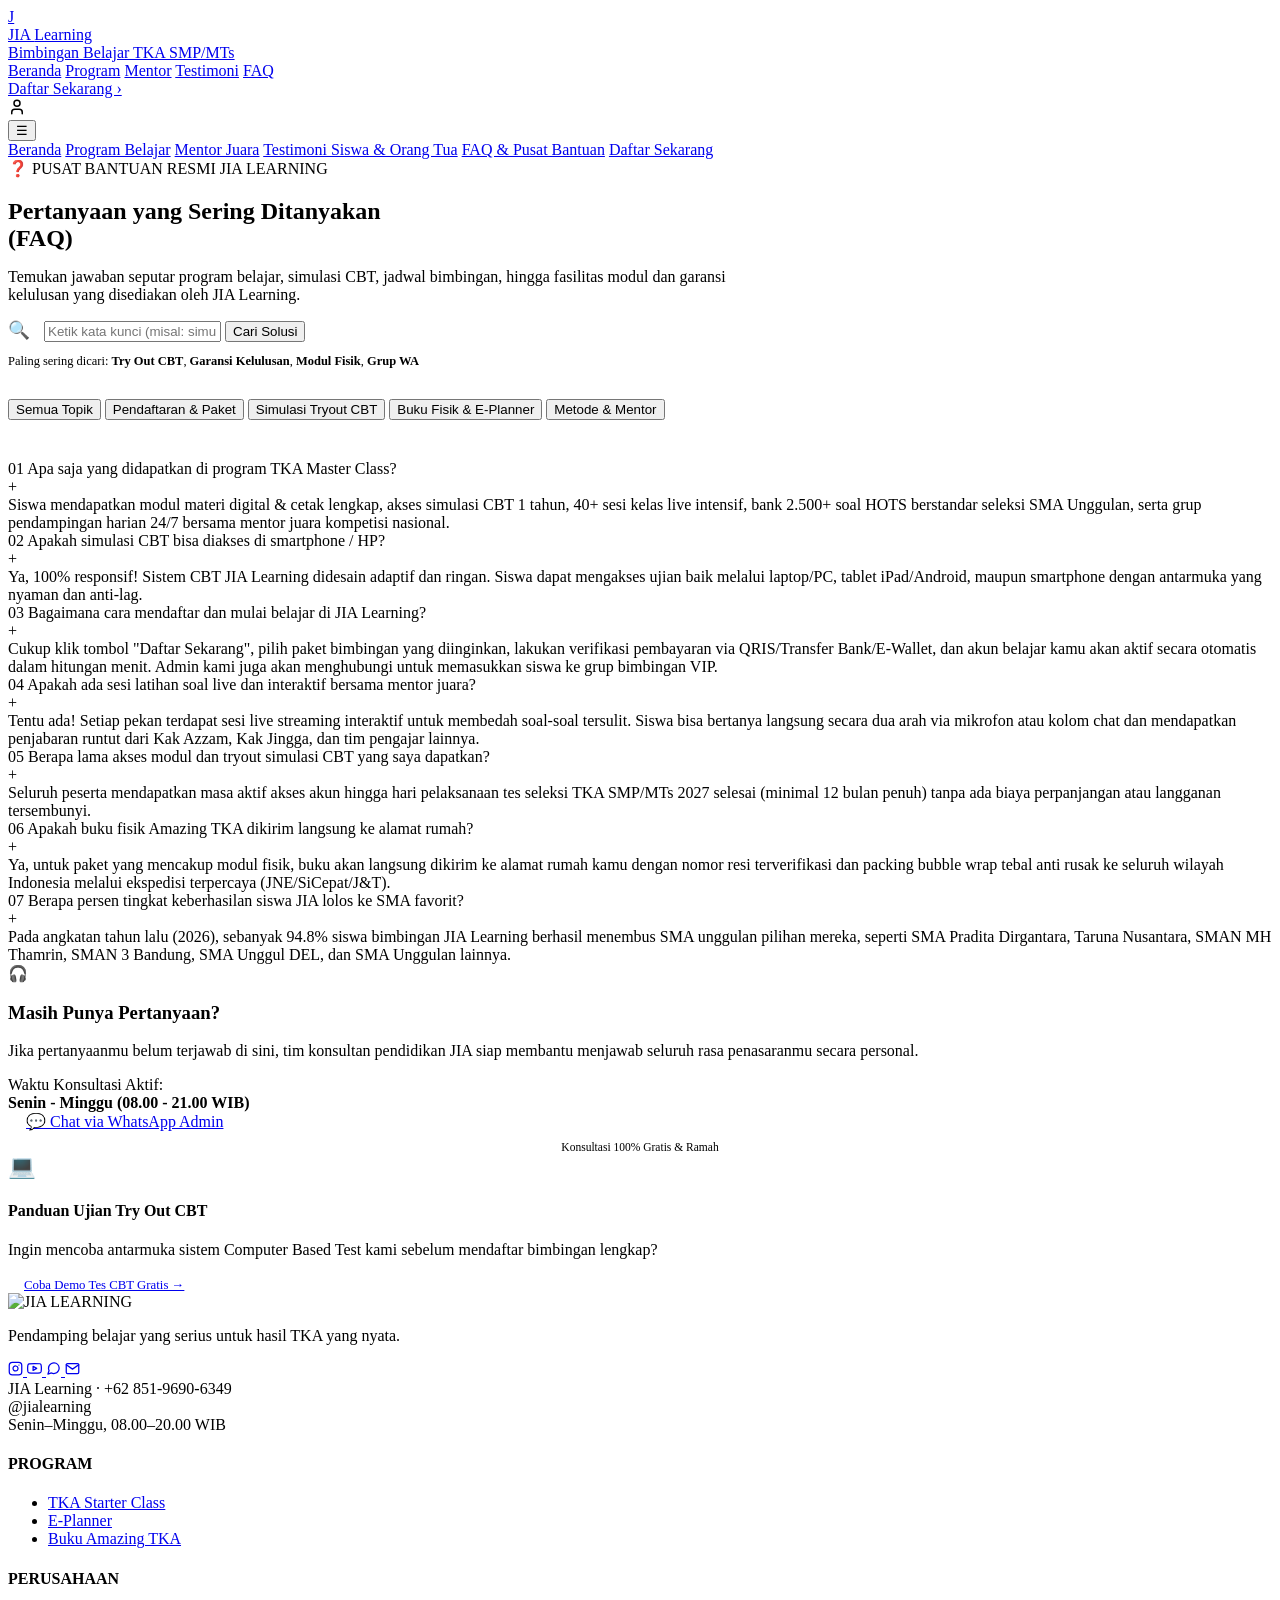
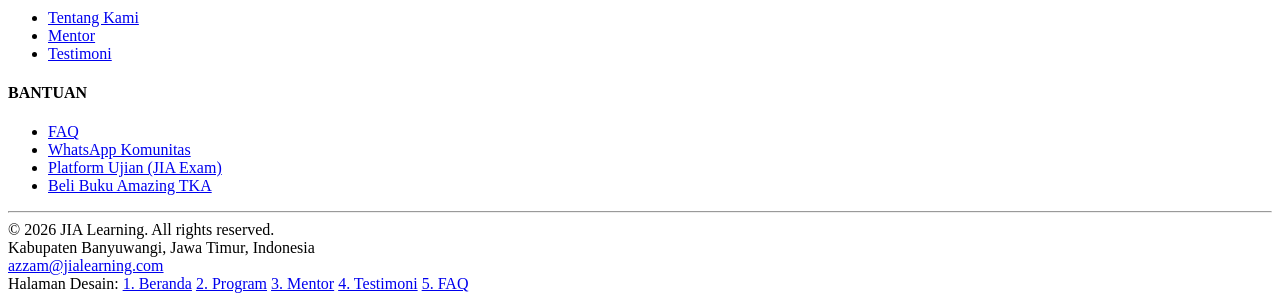
==== faq.html @ 5faa9cce "Add files via upload" ====
<!DOCTYPE html>
<html lang="id">
<head>
  <meta charset="UTF-8">
  <meta name="viewport" content="width=device-width, initial-scale=1.0">
  <title>Pertanyaan yang Sering Ditanyakan (FAQ) - JIA Learning</title>
  <meta name="description" content="Temukan jawaban lengkap seputar program belajar TKA SMP/MTs, simulasi CBT, modul buku cetak, dan bimbingan mentor juara di JIA Learning.">
  <link rel="stylesheet" href="css/style.css">
</head>
<body>

  <!-- Site Header -->
  <header class="site-header">
    <div class="container navbar">
      <!-- Brand Logo -->
      <a href="index.html" class="brand-logo">
        <div class="brand-icon">J</div>
        <div class="brand-text-wrap">
          <div class="brand-title">JIA <span>Learning</span></div>
          <div class="brand-subtitle">Bimbingan Belajar TKA SMP/MTs</div>
        </div>
      </a>

      <!-- Floating Nav Pills -->
      <nav class="nav-pill-container" aria-label="Main Navigation">
        <a href="index.html" class="nav-link">Beranda</a>
        <a href="program.html" class="nav-link">Program</a>
        <a href="mentor.html" class="nav-link">Mentor</a>
        <a href="testimoni.html" class="nav-link">Testimoni</a>
        <a href="faq.html" class="nav-link active">FAQ</a>
      </nav>

      <!-- Right Actions -->
      <div class="header-actions">
        <a href="https://wa.me/6281234567890?text=Halo%20Admin%20JIA%2C%20saya%20punya%20pertanyaan%20seputar%20bimbingan" target="_blank" class="btn btn-header-cta">
          Daftar Sekarang &rsaquo;
        </a>
        <div class="user-avatar-btn" title="Akun Siswa">
          <svg width="18" height="18" viewBox="0 0 24 24" fill="none" stroke="currentColor" stroke-width="2" stroke-linecap="round" stroke-linejoin="round">
            <path d="M19 21v-2a4 4 0 0 0-4-4H9a4 4 0 0 0-4 4v2"></path>
            <circle cx="12" cy="7" r="4"></circle>
          </svg>
        </div>
        <button class="mobile-toggle" id="mobileMenuToggle" aria-label="Open Menu">☰</button>
      </div>
    </div>

    <!-- Mobile Drawer Menu -->
    <div class="mobile-menu-drawer" id="mobileDrawer">
      <a href="index.html" class="mobile-nav-link">Beranda</a>
      <a href="program.html" class="mobile-nav-link">Program Belajar</a>
      <a href="mentor.html" class="mobile-nav-link">Mentor Juara</a>
      <a href="testimoni.html" class="mobile-nav-link">Testimoni Siswa & Orang Tua</a>
      <a href="faq.html" class="mobile-nav-link active">FAQ & Pusat Bantuan</a>
      <a href="https://wa.me/6281234567890" class="btn btn-primary" style="margin-top: 10px;">Daftar Sekarang</a>
    </div>
  </header>

  <!-- Hero Section -->
  <section class="hero-section" style="padding-bottom: 30px;">
    <div class="hero-glow-bg"></div>
    <div class="container">
      <div style="max-width: 760px;">
        <div class="badge-soft" style="margin-bottom: 16px;">
          <span>❓</span> PUSAT BANTUAN RESMI JIA LEARNING
        </div>
        <h1 class="hero-title" style="margin-bottom: 14px;">
          Pertanyaan yang Sering Ditanyakan<br>
          (FAQ)
        </h1>
        <p class="hero-subtitle">
          Temukan jawaban seputar program belajar, simulasi CBT, jadwal bimbingan, hingga fasilitas modul dan garansi kelulusan yang disediakan oleh JIA Learning.
        </p>

        <!-- Live Search Box -->
        <div class="faq-search-box">
          <span style="font-size: 1.1rem; color: #8E8699; margin-right: 10px;">🔍</span>
          <input type="text" id="faqSearchInput" class="faq-search-input" placeholder="Ketik kata kunci (misal: simulasi CBT, cara daftar, jadwal mentoring)...">
          <button class="faq-search-btn">Cari Solusi</button>
        </div>

        <div style="font-size: 0.78rem; color: var(--text-muted); margin-top: 12px;">
          Paling sering dicari: <span style="color: var(--color-primary); font-weight: 700; cursor: pointer;">Try Out CBT</span>, <span style="color: var(--color-primary); font-weight: 700; cursor: pointer;">Garansi Kelulusan</span>, <span style="color: var(--color-primary); font-weight: 700; cursor: pointer;">Modul Fisik</span>, <span style="color: var(--color-primary); font-weight: 700; cursor: pointer;">Grup WA</span>
        </div>
      </div>

      <!-- Category Filter Tabs -->
      <div class="filter-tabs-bar" data-target-group="faq-items" style="margin-top: 30px;">
        <button class="filter-tab active" data-filter="all">Semua Topik</button>
        <button class="filter-tab" data-filter="paket">Pendaftaran & Paket</button>
        <button class="filter-tab" data-filter="cbt">Simulasi Tryout CBT</button>
        <button class="filter-tab" data-filter="modul">Buku Fisik & E-Planner</button>
        <button class="filter-tab" data-filter="mentor">Metode & Mentor</button>
      </div>
    </div>
  </section>

  <!-- Two Column Layout: FAQ Accordion + Sidebar -->
  <section class="section-pilar" style="padding-top: 10px;">
    <div class="container faq-layout-grid">
      <!-- Left Column: Accordion Items -->
      <div class="accordion-list" id="faqAccordionList">
        <!-- Q1 -->
        <div class="accordion-item active" data-group="faq-items" data-category="paket">
          <div class="accordion-header">
            <div class="accordion-question-wrap">
              <span class="accordion-num">01</span>
              <span class="accordion-question">Apa saja yang didapatkan di program TKA Master Class?</span>
            </div>
            <div class="accordion-icon-toggle">+</div>
          </div>
          <div class="accordion-body">
            <div class="accordion-answer">
              Siswa mendapatkan modul materi digital & cetak lengkap, akses simulasi CBT 1 tahun, 40+ sesi kelas live intensif, bank 2.500+ soal HOTS berstandar seleksi SMA Unggulan, serta grup pendampingan harian 24/7 bersama mentor juara kompetisi nasional.
            </div>
          </div>
        </div>

        <!-- Q2 -->
        <div class="accordion-item" data-group="faq-items" data-category="cbt">
          <div class="accordion-header">
            <div class="accordion-question-wrap">
              <span class="accordion-num">02</span>
              <span class="accordion-question">Apakah simulasi CBT bisa diakses di smartphone / HP?</span>
            </div>
            <div class="accordion-icon-toggle">+</div>
          </div>
          <div class="accordion-body">
            <div class="accordion-answer">
              Ya, 100% responsif! Sistem CBT JIA Learning didesain adaptif dan ringan. Siswa dapat mengakses ujian baik melalui laptop/PC, tablet iPad/Android, maupun smartphone dengan antarmuka yang nyaman dan anti-lag.
            </div>
          </div>
        </div>

        <!-- Q3 -->
        <div class="accordion-item" data-group="faq-items" data-category="paket">
          <div class="accordion-header">
            <div class="accordion-question-wrap">
              <span class="accordion-num">03</span>
              <span class="accordion-question">Bagaimana cara mendaftar dan mulai belajar di JIA Learning?</span>
            </div>
            <div class="accordion-icon-toggle">+</div>
          </div>
          <div class="accordion-body">
            <div class="accordion-answer">
              Cukup klik tombol "Daftar Sekarang", pilih paket bimbingan yang diinginkan, lakukan verifikasi pembayaran via QRIS/Transfer Bank/E-Wallet, dan akun belajar kamu akan aktif secara otomatis dalam hitungan menit. Admin kami juga akan menghubungi untuk memasukkan siswa ke grup bimbingan VIP.
            </div>
          </div>
        </div>

        <!-- Q4 -->
        <div class="accordion-item" data-group="faq-items" data-category="mentor">
          <div class="accordion-header">
            <div class="accordion-question-wrap">
              <span class="accordion-num">04</span>
              <span class="accordion-question">Apakah ada sesi latihan soal live dan interaktif bersama mentor juara?</span>
            </div>
            <div class="accordion-icon-toggle">+</div>
          </div>
          <div class="accordion-body">
            <div class="accordion-answer">
              Tentu ada! Setiap pekan terdapat sesi live streaming interaktif untuk membedah soal-soal tersulit. Siswa bisa bertanya langsung secara dua arah via mikrofon atau kolom chat dan mendapatkan penjabaran runtut dari Kak Azzam, Kak Jingga, dan tim pengajar lainnya.
            </div>
          </div>
        </div>

        <!-- Q5 -->
        <div class="accordion-item" data-group="faq-items" data-category="cbt">
          <div class="accordion-header">
            <div class="accordion-question-wrap">
              <span class="accordion-num">05</span>
              <span class="accordion-question">Berapa lama akses modul dan tryout simulasi CBT yang saya dapatkan?</span>
            </div>
            <div class="accordion-icon-toggle">+</div>
          </div>
          <div class="accordion-body">
            <div class="accordion-answer">
              Seluruh peserta mendapatkan masa aktif akses akun hingga hari pelaksanaan tes seleksi TKA SMP/MTs 2027 selesai (minimal 12 bulan penuh) tanpa ada biaya perpanjangan atau langganan tersembunyi.
            </div>
          </div>
        </div>

        <!-- Q6 -->
        <div class="accordion-item" data-group="faq-items" data-category="modul">
          <div class="accordion-header">
            <div class="accordion-question-wrap">
              <span class="accordion-num">06</span>
              <span class="accordion-question">Apakah buku fisik Amazing TKA dikirim langsung ke alamat rumah?</span>
            </div>
            <div class="accordion-icon-toggle">+</div>
          </div>
          <div class="accordion-body">
            <div class="accordion-answer">
              Ya, untuk paket yang mencakup modul fisik, buku akan langsung dikirim ke alamat rumah kamu dengan nomor resi terverifikasi dan packing bubble wrap tebal anti rusak ke seluruh wilayah Indonesia melalui ekspedisi terpercaya (JNE/SiCepat/J&T).
            </div>
          </div>
        </div>

        <!-- Q7 -->
        <div class="accordion-item" data-group="faq-items" data-category="mentor">
          <div class="accordion-header">
            <div class="accordion-question-wrap">
              <span class="accordion-num">07</span>
              <span class="accordion-question">Berapa persen tingkat keberhasilan siswa JIA lolos ke SMA favorit?</span>
            </div>
            <div class="accordion-icon-toggle">+</div>
          </div>
          <div class="accordion-body">
            <div class="accordion-answer">
              Pada angkatan tahun lalu (2026), sebanyak 94.8% siswa bimbingan JIA Learning berhasil menembus SMA unggulan pilihan mereka, seperti SMA Pradita Dirgantara, Taruna Nusantara, SMAN MH Thamrin, SMAN 3 Bandung, SMA Unggul DEL, dan SMA Unggulan lainnya.
            </div>
          </div>
        </div>
      </div>

      <!-- Right Column: Sidebar Help Cards -->
      <aside class="faq-sidebar">
        <!-- Contact Card -->
        <div class="faq-help-card">
          <div class="faq-help-icon">🎧</div>
          <h3 class="faq-help-title">Masih Punya Pertanyaan?</h3>
          <p class="faq-help-desc">
            Jika pertanyaanmu belum terjawab di sini, tim konsultan pendidikan JIA siap membantu menjawab seluruh rasa penasaranmu secara personal.
          </p>

          <div class="faq-help-info-pill">
            <div>Waktu Konsultasi Aktif:</div>
            <strong>Senin - Minggu (08.00 - 21.00 WIB)</strong>
          </div>

          <a href="https://wa.me/6281234567890?text=Halo%20Admin%20JIA%2C%20saya%20ingin%20tanya%20seputar%20bimbingan%20TKA" target="_blank" class="btn btn-primary" style="width: 100%; padding: 12px 18px;">
            💬 Chat via WhatsApp Admin
          </a>

          <div style="font-size: 0.72rem; color: var(--text-light); text-align: center; margin-top: 10px;">
            Konsultasi 100% Gratis & Ramah
          </div>
        </div>

        <!-- Demo CBT Card -->
        <div class="faq-demo-cbt-card">
          <div style="font-size: 1.4rem; margin-bottom: 8px;">💻</div>
          <h4 class="demo-cbt-title">Panduan Ujian Try Out CBT</h4>
          <p class="demo-cbt-desc">
            Ingin mencoba antarmuka sistem Computer Based Test kami sebelum mendaftar bimbingan lengkap?
          </p>
          <a href="index.html" class="btn btn-white" style="font-size: 0.8rem; padding: 8px 16px; width: 100%;">
            Coba Demo Tes CBT Gratis &rarr;
          </a>
        </div>
      </aside>
    </div>
  </section>

  <!-- Site Footer (Exact Match with Reference Image) -->
  <footer class="site-footer" style="margin-top: 0;">
    <div class="container">
      <div class="footer-top-grid">
        <!-- Brand Col -->
        <div class="footer-brand-col">
          <div class="footer-logo-card">
            <img src="assets/images/jia_logo.png" alt="JIA LEARNING">
          </div>
          <p class="footer-tagline">
            Pendamping belajar yang serius untuk hasil TKA yang nyata.
          </p>
          <div class="footer-social-row">
            <a href="https://instagram.com/jialearning" target="_blank" class="footer-social-btn" title="Instagram">
              <svg width="15" height="15" viewBox="0 0 24 24" fill="none" stroke="currentColor" stroke-width="2" stroke-linecap="round" stroke-linejoin="round">
                <rect x="2" y="2" width="20" height="20" rx="5" ry="5"></rect>
                <path d="M16 11.37A4 4 0 1 1 12.63 8 4 4 0 0 1 16 11.37z"></path>
                <line x1="17.5" y1="6.5" x2="17.51" y2="6.5"></line>
              </svg>
            </a>
            <a href="https://youtube.com/@jialearning" target="_blank" class="footer-social-btn" title="YouTube">
              <svg width="15" height="15" viewBox="0 0 24 24" fill="none" stroke="currentColor" stroke-width="2" stroke-linecap="round" stroke-linejoin="round">
                <path d="M22.54 6.42a2.78 2.78 0 0 0-1.94-2C18.88 4 12 4 12 4s-6.88 0-8.6.46a2.78 2.78 0 0 0-1.94 2A29 29 0 0 0 1 11.75a29 29 0 0 0 .46 5.33A2.78 2.78 0 0 0 3.4 19c1.72.46 8.6.46 8.6.46s6.88 0 8.6-.46a2.78 2.78 0 0 0 1.94-2 29 29 0 0 0 .46-5.25 29 29 0 0 0-.46-5.33z"></path>
                <polygon points="9.75 15.02 15.5 11.75 9.75 8.48 9.75 15.02"></polygon>
              </svg>
            </a>
            <a href="https://wa.me/6285196906349" target="_blank" class="footer-social-btn" title="WhatsApp">
              <svg width="15" height="15" viewBox="0 0 24 24" fill="none" stroke="currentColor" stroke-width="2" stroke-linecap="round" stroke-linejoin="round">
                <path d="M21 11.5a8.38 8.38 0 0 1-.9 3.8 8.5 8.5 0 0 1-7.6 4.7 8.38 8.38 0 0 1-3.8-.9L3 21l1.9-5.7a8.38 8.38 0 0 1-.9-3.8 8.5 8.5 0 0 1 4.7-7.6 8.38 8.38 0 0 1 3.8-.9h.5a8.48 8.48 0 0 1 8 8v.5z"></path>
              </svg>
            </a>
            <a href="mailto:azzam@jialearning.com" class="footer-social-btn" title="Email">
              <svg width="15" height="15" viewBox="0 0 24 24" fill="none" stroke="currentColor" stroke-width="2" stroke-linecap="round" stroke-linejoin="round">
                <path d="M4 4h16c1.1 0 2 .9 2 2v12c0 1.1-.9 2-2 2H4c-1.1 0-2-.9-2-2V6c0-1.1.9-2 2-2z"></path>
                <polyline points="22,6 12,13 2,6"></polyline>
              </svg>
            </a>
          </div>
          <div class="footer-contact-details">
            <div>JIA Learning · +62 851-9690-6349</div>
            <div>@jialearning</div>
            <div>Senin–Minggu, 08.00–20.00 WIB</div>
          </div>
        </div>

        <!-- Col 2: Program -->
        <div>
          <h4 class="footer-column-title">PROGRAM</h4>
          <ul class="footer-nav-list">
            <li><a href="program.html">TKA Starter Class</a></li>
            <li><a href="program.html">E-Planner</a></li>
            <li><a href="program.html">Buku Amazing TKA</a></li>
          </ul>
        </div>

        <!-- Col 3: Perusahaan -->
        <div>
          <h4 class="footer-column-title">PERUSAHAAN</h4>
          <ul class="footer-nav-list">
            <li><a href="index.html">Tentang Kami</a></li>
            <li><a href="mentor.html">Mentor</a></li>
            <li><a href="testimoni.html">Testimoni</a></li>
          </ul>
        </div>

        <!-- Col 4: Bantuan -->
        <div>
          <h4 class="footer-column-title">BANTUAN</h4>
          <ul class="footer-nav-list">
            <li><a href="faq.html">FAQ</a></li>
            <li><a href="https://wa.me/6285196906349" target="_blank">WhatsApp Komunitas</a></li>
            <li><a href="program.html">Platform Ujian (JIA Exam)</a></li>
            <li><a href="program.html">Beli Buku Amazing TKA</a></li>
          </ul>
        </div>
      </div>

      <hr class="footer-bottom-divider">

      <div class="footer-bottom-bar">
        <div>© 2026 JIA Learning. All rights reserved.</div>
        <div>Kabupaten Banyuwangi, Jawa Timur, Indonesia</div>
        <div><a href="mailto:azzam@jialearning.com">azzam@jialearning.com</a></div>
      </div>
    </div>
  </footer>

  <!-- Page Switcher Dock -->
  <div class="page-switch-dock">
    <span class="dock-label">Halaman Desain:</span>
    <a href="index.html" class="dock-link">1. Beranda</a>
    <a href="program.html" class="dock-link">2. Program</a>
    <a href="mentor.html" class="dock-link">3. Mentor</a>
    <a href="testimoni.html" class="dock-link">4. Testimoni</a>
    <a href="faq.html" class="dock-link active">5. FAQ</a>
  </div>

  <script src="js/script.js"></script>
</body>
</html>
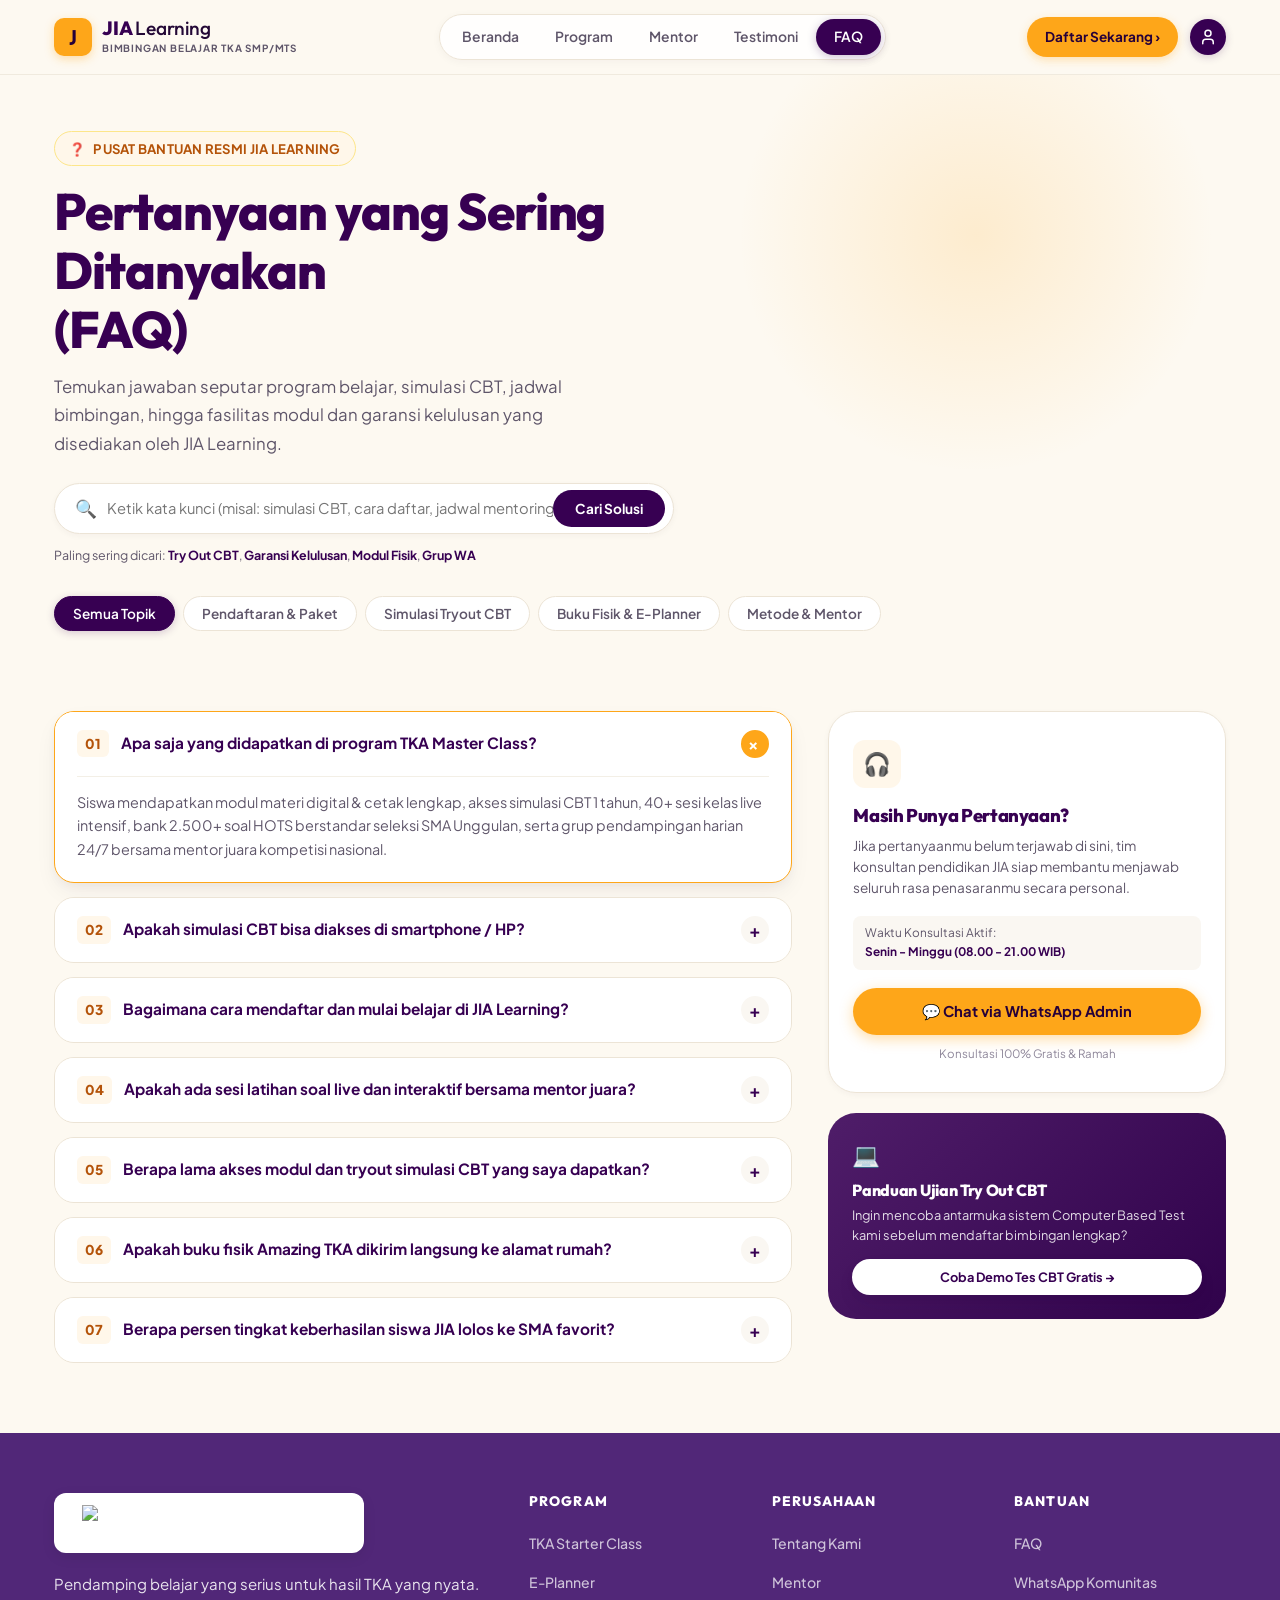
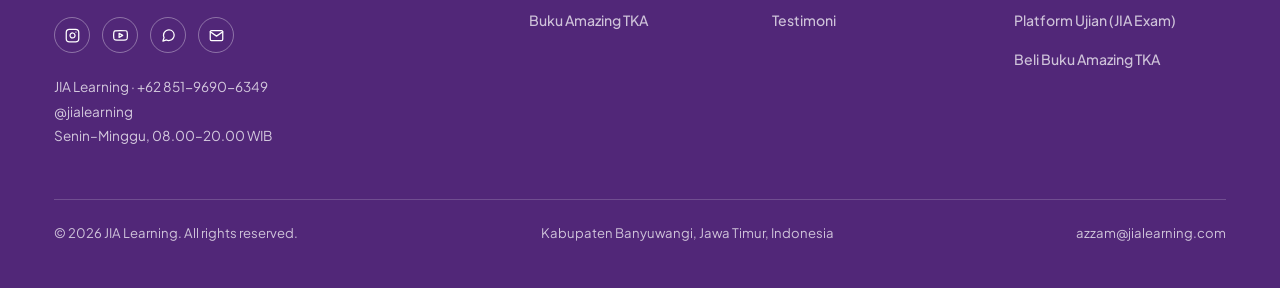
==== commit 58852d12: "Update faq.html" ====
--- a/faq.html
+++ b/faq.html
@@ -5,7 +5,7 @@
   <meta name="viewport" content="width=device-width, initial-scale=1.0">
   <title>Pertanyaan yang Sering Ditanyakan (FAQ) - JIA Learning</title>
   <meta name="description" content="Temukan jawaban lengkap seputar program belajar TKA SMP/MTs, simulasi CBT, modul buku cetak, dan bimbingan mentor juara di JIA Learning.">
-  <link rel="stylesheet" href="css/style.css">
+  <link rel="stylesheet" href="style.css">
 </head>
 <body>
 
@@ -349,6 +349,6 @@
     <a href="faq.html" class="dock-link active">5. FAQ</a>
   </div>
 
-  <script src="js/script.js"></script>
+ <script src="script.js"></script>
 </body>
 </html>
--- a/style.css
+++ b/style.css
@@ -0,0 +1,2686 @@
+/* ==========================================================================
+   JIA LEARNING - MODERN LANDING PAGE DESIGN SYSTEM
+   Colors: Deep Purple (#370052, #4F1D69), Honey Orange (#FEA619), Cream (#FDF9F1)
+   ========================================================================== */
+
+@import url('https://fonts.googleapis.com/css2?family=Plus+Jakarta+Sans:wght@400;500;600;700;800&family=Outfit:wght@500;600;700;800;900&display=swap');
+
+:root {
+  /* Brand Primary Colors */
+  --color-primary: #370052;
+  --color-primary-light: #4F1D69;
+  --color-primary-dark: #260039;
+  --color-primary-gradient: linear-gradient(135deg, #4F1D69 0%, #30024B 100%);
+  --color-primary-soft: rgba(79, 29, 105, 0.08);
+
+  /* Brand Accent Colors */
+  --color-accent: #FEA619;
+  --color-accent-hover: #E89209;
+  --color-accent-light: #FFF7EA;
+  --color-accent-border: #FDE68A;
+  --color-accent-text: #B45309;
+
+  /* Neutral & Background Colors */
+  --color-bg: #FDF9F1;
+  --color-bg-alt: #F7F2E7;
+  --color-white: #FFFFFF;
+  --color-card-border: #ECE4D6;
+  --color-card-border-light: rgba(236, 228, 214, 0.6);
+
+  /* Text Colors */
+  --text-main: #230836;
+  --text-muted: #5F566A;
+  --text-light: #8E8699;
+  --text-white: #FFFFFF;
+
+  /* Additional Accents */
+  --color-teal: #0D9488;
+  --color-teal-light: #F0FDFA;
+  --color-green: #10B981;
+  --color-red: #EF4444;
+
+  /* Fonts */
+  --font-heading: 'Outfit', 'Plus Jakarta Sans', -apple-system, BlinkMacSystemFont, sans-serif;
+  --font-body: 'Plus Jakarta Sans', -apple-system, BlinkMacSystemFont, sans-serif;
+
+  /* Shadows */
+  --shadow-sm: 0 2px 6px rgba(40, 7, 56, 0.04);
+  --shadow-md: 0 10px 25px -4px rgba(40, 7, 56, 0.07), 0 4px 10px rgba(0, 0, 0, 0.03);
+  --shadow-lg: 0 20px 40px -8px rgba(40, 7, 56, 0.12), 0 6px 16px rgba(0, 0, 0, 0.04);
+  --shadow-glow: 0 0 30px rgba(254, 166, 25, 0.35);
+
+  /* Border Radii */
+  --radius-sm: 8px;
+  --radius-md: 14px;
+  --radius-lg: 20px;
+  --radius-xl: 28px;
+  --radius-full: 9999px;
+
+  /* Container */
+  --container-max: 1220px;
+}
+
+/* Base Styles */
+* {
+  margin: 0;
+  padding: 0;
+  box-sizing: border-box;
+}
+
+html {
+  scroll-behavior: smooth;
+  font-size: 16px;
+}
+
+body {
+  font-family: var(--font-body);
+  background-color: var(--color-bg);
+  color: var(--text-main);
+  line-height: 1.6;
+  overflow-x: hidden;
+  -webkit-font-smoothing: antialiased;
+}
+
+img {
+  max-width: 100%;
+  height: auto;
+  display: block;
+}
+
+a {
+  text-decoration: none;
+  color: inherit;
+  transition: all 0.25s ease;
+}
+
+button {
+  cursor: pointer;
+  border: none;
+  outline: none;
+  font-family: inherit;
+  transition: all 0.25s ease;
+}
+
+.container {
+  width: 100%;
+  max-width: var(--container-max);
+  margin: 0 auto;
+  padding: 0 24px;
+}
+
+/* Typography Helpers */
+h1, h2, h3, h4, h5, h6 {
+  font-family: var(--font-heading);
+  color: var(--text-main);
+  line-height: 1.25;
+  font-weight: 800;
+  letter-spacing: -0.02em;
+}
+
+.text-orange {
+  color: var(--color-accent);
+}
+
+.text-purple {
+  color: var(--color-primary);
+}
+
+/* Badges */
+.badge-soft {
+  display: inline-flex;
+  align-items: center;
+  gap: 8px;
+  background: var(--color-accent-light);
+  border: 1px solid var(--color-accent-border);
+  color: var(--color-accent-text);
+  font-size: 0.82rem;
+  font-weight: 700;
+  padding: 6px 14px;
+  border-radius: var(--radius-full);
+  letter-spacing: 0.02em;
+}
+
+.badge-purple {
+  display: inline-flex;
+  align-items: center;
+  gap: 8px;
+  background: rgba(79, 29, 105, 0.09);
+  color: var(--color-primary);
+  font-size: 0.8rem;
+  font-weight: 700;
+  padding: 6px 14px;
+  border-radius: var(--radius-full);
+}
+
+.badge-pill-tag {
+  display: inline-block;
+  font-size: 0.72rem;
+  font-weight: 700;
+  text-transform: uppercase;
+  letter-spacing: 0.06em;
+  padding: 4px 10px;
+  border-radius: var(--radius-full);
+}
+
+.badge-pill-tag.orange {
+  background: #FFF0D6;
+  color: #C05600;
+}
+
+.badge-pill-tag.purple {
+  background: #EFE4F5;
+  color: var(--color-primary);
+}
+
+.badge-pill-tag.green {
+  background: #D1FAE5;
+  color: #065F46;
+}
+
+/* Buttons */
+.btn {
+  display: inline-flex;
+  align-items: center;
+  justify-content: center;
+  gap: 8px;
+  padding: 11px 22px;
+  font-size: 0.92rem;
+  font-weight: 700;
+  border-radius: var(--radius-full);
+  transition: all 0.25s cubic-bezier(0.4, 0, 0.2, 1);
+  text-align: center;
+  white-space: nowrap;
+}
+
+.btn-primary {
+  background-color: var(--color-accent);
+  color: var(--color-primary-dark);
+  box-shadow: 0 4px 14px rgba(254, 166, 25, 0.38);
+}
+
+.btn-primary:hover {
+  background-color: var(--color-accent-hover);
+  color: #FFFFFF;
+  transform: translateY(-2px);
+  box-shadow: 0 6px 20px rgba(254, 166, 25, 0.45);
+}
+
+.btn-secondary {
+  background-color: rgba(255, 255, 255, 0.9);
+  color: var(--color-primary);
+  border: 1px solid var(--color-card-border);
+  box-shadow: var(--shadow-sm);
+}
+
+.btn-secondary:hover {
+  background-color: #FFFFFF;
+  border-color: var(--color-primary);
+  transform: translateY(-2px);
+  box-shadow: var(--shadow-md);
+}
+
+.btn-dark {
+  background-color: var(--color-primary);
+  color: var(--color-white);
+}
+
+.btn-dark:hover {
+  background-color: var(--color-primary-light);
+  transform: translateY(-2px);
+  box-shadow: 0 6px 18px rgba(55, 0, 82, 0.3);
+}
+
+.btn-white {
+  background-color: var(--color-white);
+  color: var(--color-primary);
+  box-shadow: var(--shadow-md);
+}
+
+.btn-white:hover {
+  background-color: #FAF6ED;
+  transform: translateY(-2px);
+}
+
+.btn-ghost-white {
+  background: rgba(255, 255, 255, 0.15);
+  color: #FFFFFF;
+  border: 1px solid rgba(255, 255, 255, 0.3);
+}
+
+.btn-ghost-white:hover {
+  background: rgba(255, 255, 255, 0.25);
+  border-color: #FFFFFF;
+  transform: translateY(-2px);
+}
+
+/* ==========================================================================
+   HEADER & NAVBAR
+   ========================================================================== */
+.site-header {
+  position: sticky;
+  top: 0;
+  z-index: 1000;
+  background-color: rgba(253, 249, 241, 0.92);
+  backdrop-filter: blur(12px);
+  border-bottom: 1px solid rgba(236, 228, 214, 0.7);
+  padding: 14px 0;
+  transition: all 0.3s ease;
+}
+
+.site-header.scrolled {
+  box-shadow: var(--shadow-sm);
+  padding: 10px 0;
+}
+
+.navbar {
+  display: flex;
+  align-items: center;
+  justify-content: space-between;
+  gap: 20px;
+}
+
+/* Brand Logo */
+.brand-logo {
+  display: flex;
+  align-items: center;
+  gap: 10px;
+  text-decoration: none;
+}
+
+.brand-icon {
+  width: 38px;
+  height: 38px;
+  background: var(--color-accent);
+  border-radius: 10px;
+  display: flex;
+  align-items: center;
+  justify-content: center;
+  color: var(--color-primary-dark);
+  font-weight: 900;
+  font-size: 1.25rem;
+  box-shadow: 0 3px 10px rgba(254, 166, 25, 0.35);
+}
+
+.brand-text-wrap {
+  display: flex;
+  flex-direction: column;
+}
+
+.brand-title {
+  font-family: var(--font-heading);
+  font-size: 1.2rem;
+  font-weight: 800;
+  color: var(--color-primary);
+  line-height: 1.1;
+  letter-spacing: -0.01em;
+}
+
+.brand-title span {
+  font-weight: 500;
+  color: var(--text-main);
+}
+
+.brand-subtitle {
+  font-size: 0.62rem;
+  font-weight: 700;
+  color: var(--text-muted);
+  text-transform: uppercase;
+  letter-spacing: 0.08em;
+  margin-top: 2px;
+}
+
+/* Floating Navigation Pill */
+.nav-pill-container {
+  display: flex;
+  align-items: center;
+  background: rgba(255, 255, 255, 0.85);
+  border: 1px solid var(--color-card-border);
+  border-radius: var(--radius-full);
+  padding: 4px;
+  box-shadow: 0 2px 8px rgba(40, 7, 56, 0.04);
+}
+
+.nav-link {
+  font-size: 0.87rem;
+  font-weight: 600;
+  color: var(--text-muted);
+  padding: 7px 18px;
+  border-radius: var(--radius-full);
+  transition: all 0.22s ease;
+  white-space: nowrap;
+}
+
+.nav-link:hover {
+  color: var(--color-primary);
+}
+
+.nav-link.active {
+  background-color: var(--color-primary);
+  color: var(--color-white);
+  box-shadow: 0 2px 10px rgba(55, 0, 82, 0.25);
+}
+
+/* Header Right Actions */
+.header-actions {
+  display: flex;
+  align-items: center;
+  gap: 12px;
+}
+
+.btn-header-cta {
+  padding: 9px 18px;
+  font-size: 0.85rem;
+  font-weight: 700;
+  background-color: var(--color-accent);
+  color: var(--color-primary-dark);
+  border-radius: var(--radius-full);
+  box-shadow: 0 3px 10px rgba(254, 166, 25, 0.3);
+}
+
+.btn-header-cta:hover {
+  background-color: var(--color-accent-hover);
+  color: #FFF;
+  transform: translateY(-1px);
+}
+
+.user-avatar-btn {
+  width: 36px;
+  height: 36px;
+  border-radius: 50%;
+  background: var(--color-primary);
+  color: #FFFFFF;
+  display: flex;
+  align-items: center;
+  justify-content: center;
+  font-size: 0.95rem;
+  box-shadow: 0 2px 8px rgba(55, 0, 82, 0.2);
+  transition: transform 0.2s ease;
+}
+
+.user-avatar-btn:hover {
+  transform: scale(1.06);
+}
+
+/* Mobile Drawer Menu (Hidden by default on desktop) */
+.mobile-menu-drawer {
+  display: none;
+}
+
+/* Mobile Hamburger */
+.mobile-toggle {
+  display: none;
+  background: none;
+  border: none;
+  font-size: 1.5rem;
+  color: var(--color-primary);
+  padding: 6px;
+  cursor: pointer;
+}
+
+/* ==========================================================================
+   PAGE HERO SECTIONS
+   ========================================================================== */
+.hero-section {
+  padding: 56px 0 60px;
+  position: relative;
+  overflow: hidden;
+}
+
+.hero-glow-bg {
+  position: absolute;
+  top: -80px;
+  right: 5%;
+  width: 480px;
+  height: 480px;
+  background: radial-gradient(circle, rgba(254, 166, 25, 0.16) 0%, rgba(253, 249, 241, 0) 70%);
+  pointer-events: none;
+  z-index: 0;
+}
+
+.hero-glow-purple {
+  position: absolute;
+  top: 100px;
+  left: -50px;
+  width: 350px;
+  height: 350px;
+  background: radial-gradient(circle, rgba(79, 29, 105, 0.08) 0%, rgba(253, 249, 241, 0) 70%);
+  pointer-events: none;
+  z-index: 0;
+}
+
+.hero-grid {
+  display: grid;
+  grid-template-columns: 1.15fr 0.85fr;
+  align-items: center;
+  gap: 48px;
+  position: relative;
+  z-index: 1;
+}
+
+.hero-content {
+  display: flex;
+  flex-direction: column;
+  gap: 20px;
+}
+
+.hero-title {
+  font-size: clamp(2.4rem, 4vw, 3.3rem);
+  font-weight: 800;
+  line-height: 1.15;
+  color: var(--color-primary);
+}
+
+.hero-subtitle {
+  font-size: 1.05rem;
+  color: var(--text-muted);
+  line-height: 1.7;
+  max-width: 540px;
+}
+
+.hero-cta-group {
+  display: flex;
+  align-items: center;
+  flex-wrap: wrap;
+  gap: 14px;
+  margin-top: 8px;
+}
+
+.hero-trust-proof {
+  display: flex;
+  flex-direction: column;
+  gap: 8px;
+  margin-top: 10px;
+  padding-top: 18px;
+  border-top: 1px solid var(--color-card-border);
+}
+
+.proof-row {
+  display: flex;
+  align-items: center;
+  gap: 12px;
+}
+
+.avatar-stack {
+  display: flex;
+  align-items: center;
+}
+
+.avatar-stack img,
+.avatar-stack .stack-avatar {
+  width: 32px;
+  height: 32px;
+  border-radius: 50%;
+  border: 2px solid var(--color-white);
+  margin-left: -10px;
+  object-fit: cover;
+  background: var(--color-primary-light);
+  display: inline-flex;
+  align-items: center;
+  justify-content: center;
+  font-size: 0.7rem;
+  font-weight: 700;
+  color: #fff;
+}
+
+.avatar-stack img:first-child,
+.avatar-stack .stack-avatar:first-child {
+  margin-left: 0;
+}
+
+.proof-text {
+  font-size: 0.85rem;
+  font-weight: 600;
+  color: var(--text-muted);
+}
+
+.proof-text strong {
+  color: var(--color-primary);
+}
+
+.proof-badge-guarantee {
+  font-size: 0.82rem;
+  font-weight: 600;
+  color: var(--color-teal);
+  display: flex;
+  align-items: center;
+  gap: 6px;
+}
+
+/* Hero Right: Interactive Mockup Card */
+.cbt-mockup-card {
+  background: var(--color-white);
+  border-radius: var(--radius-lg);
+  border: 1px solid var(--color-card-border);
+  box-shadow: var(--shadow-lg);
+  padding: 22px;
+  position: relative;
+  transition: transform 0.3s ease;
+}
+
+.cbt-mockup-card:hover {
+  transform: translateY(-4px);
+}
+
+.cbt-window-bar {
+  display: flex;
+  align-items: center;
+  justify-content: space-between;
+  padding-bottom: 14px;
+  border-bottom: 1px solid var(--color-card-border-light);
+  margin-bottom: 16px;
+}
+
+.window-dots {
+  display: flex;
+  gap: 6px;
+}
+
+.window-dots span {
+  width: 9px;
+  height: 9px;
+  border-radius: 50%;
+}
+
+.dot-red { background: #FF5F56; }
+.dot-yellow { background: #FFBD2E; }
+.dot-green { background: #27C93F; }
+
+.cbt-status-pill {
+  font-size: 0.72rem;
+  font-weight: 700;
+  background: var(--color-primary-soft);
+  color: var(--color-primary);
+  padding: 3px 10px;
+  border-radius: var(--radius-full);
+}
+
+.cbt-tabs {
+  display: flex;
+  align-items: center;
+  gap: 8px;
+  margin-bottom: 16px;
+  overflow-x: auto;
+  padding-bottom: 2px;
+}
+
+.cbt-tab-btn {
+  font-size: 0.76rem;
+  font-weight: 600;
+  padding: 6px 12px;
+  border-radius: var(--radius-sm);
+  background: var(--color-bg);
+  color: var(--text-muted);
+  border: 1px solid var(--color-card-border-light);
+}
+
+.cbt-tab-btn.active {
+  background: var(--color-primary);
+  color: #fff;
+  border-color: var(--color-primary);
+}
+
+.cbt-test-box {
+  background: #FCFAF6;
+  border: 1px solid var(--color-card-border);
+  border-radius: var(--radius-md);
+  padding: 16px;
+  margin-bottom: 16px;
+}
+
+.cbt-test-header {
+  display: flex;
+  justify-content: space-between;
+  align-items: flex-start;
+  margin-bottom: 10px;
+}
+
+.cbt-test-title {
+  font-size: 0.95rem;
+  font-weight: 700;
+  color: var(--color-primary);
+}
+
+.cbt-timer-badge {
+  font-size: 0.75rem;
+  font-weight: 700;
+  color: #B45309;
+  background: #FEF3C7;
+  padding: 3px 8px;
+  border-radius: var(--radius-sm);
+  display: flex;
+  align-items: center;
+  gap: 4px;
+}
+
+.cbt-tags {
+  display: flex;
+  gap: 6px;
+  margin-bottom: 14px;
+}
+
+.cbt-tag {
+  font-size: 0.7rem;
+  font-weight: 600;
+  background: #EFE9DE;
+  color: var(--text-main);
+  padding: 2px 8px;
+  border-radius: var(--radius-sm);
+}
+
+.cbt-progress-row {
+  display: flex;
+  align-items: center;
+  justify-content: space-between;
+  gap: 12px;
+}
+
+.cbt-score-target {
+  font-size: 0.8rem;
+  color: var(--text-muted);
+}
+
+.cbt-score-target strong {
+  color: var(--color-primary);
+  font-size: 0.92rem;
+}
+
+.cbt-btn-start {
+  padding: 8px 18px;
+  font-size: 0.82rem;
+  font-weight: 700;
+  background: var(--color-accent);
+  color: var(--color-primary-dark);
+  border-radius: var(--radius-full);
+}
+
+.cbt-btn-start:hover {
+  background: var(--color-accent-hover);
+  color: #FFF;
+}
+
+.cbt-promo-banner {
+  background: var(--color-primary-gradient);
+  border-radius: var(--radius-md);
+  padding: 14px 16px;
+  color: #FFFFFF;
+  display: flex;
+  align-items: center;
+  justify-content: space-between;
+  gap: 10px;
+}
+
+.promo-title {
+  font-size: 0.82rem;
+  font-weight: 700;
+}
+
+.promo-sub {
+  font-size: 0.72rem;
+  opacity: 0.85;
+}
+
+.promo-btn {
+  font-size: 0.75rem;
+  font-weight: 700;
+  padding: 6px 14px;
+  background: var(--color-accent);
+  color: var(--color-primary-dark);
+  border-radius: var(--radius-full);
+}
+
+/* ==========================================================================
+   SECTION: TIGA PILAR UTAMA KESIAPAN TKA
+   ========================================================================== */
+.section-pilar {
+  padding: 70px 0;
+  position: relative;
+}
+
+.section-header-split {
+  display: flex;
+  align-items: flex-end;
+  justify-content: space-between;
+  gap: 30px;
+  margin-bottom: 40px;
+  flex-wrap: wrap;
+}
+
+.section-head-text {
+  max-width: 600px;
+}
+
+.section-tag {
+  font-size: 0.76rem;
+  font-weight: 800;
+  text-transform: uppercase;
+  letter-spacing: 0.08em;
+  color: var(--color-accent-text);
+  margin-bottom: 6px;
+}
+
+.section-title {
+  font-size: clamp(1.8rem, 3vw, 2.3rem);
+  font-weight: 800;
+  color: var(--color-primary);
+  margin-bottom: 10px;
+}
+
+.section-desc {
+  font-size: 0.98rem;
+  color: var(--text-muted);
+}
+
+.stats-badges-container {
+  display: flex;
+  align-items: center;
+  gap: 12px;
+  background: var(--color-white);
+  padding: 8px 14px;
+  border-radius: var(--radius-full);
+  border: 1px solid var(--color-card-border);
+  box-shadow: var(--shadow-sm);
+}
+
+.stat-pill-item {
+  font-size: 0.82rem;
+  font-weight: 700;
+  color: var(--color-primary);
+  padding: 4px 10px;
+}
+
+.stat-pill-divider {
+  width: 1px;
+  height: 16px;
+  background: var(--color-card-border);
+}
+
+.pilar-cards-grid {
+  display: grid;
+  grid-template-columns: repeat(3, 1fr);
+  gap: 24px;
+}
+
+.pilar-card {
+  background: var(--color-white);
+  border-radius: var(--radius-lg);
+  border: 1px solid var(--color-card-border);
+  box-shadow: var(--shadow-sm);
+  padding: 30px 26px;
+  position: relative;
+  display: flex;
+  flex-direction: column;
+  justify-content: space-between;
+  transition: all 0.3s ease;
+  overflow: hidden;
+}
+
+.pilar-card:hover {
+  transform: translateY(-6px);
+  box-shadow: var(--shadow-lg);
+  border-color: var(--color-accent);
+}
+
+.pilar-card-top {
+  display: flex;
+  align-items: center;
+  justify-content: space-between;
+  margin-bottom: 18px;
+}
+
+.pilar-num {
+  font-family: var(--font-heading);
+  font-size: 2.2rem;
+  font-weight: 900;
+  color: var(--color-accent);
+  line-height: 1;
+}
+
+.pilar-icon-wrap {
+  width: 44px;
+  height: 44px;
+  border-radius: 12px;
+  background: var(--color-accent-light);
+  display: flex;
+  align-items: center;
+  justify-content: center;
+  font-size: 1.25rem;
+  color: var(--color-accent-text);
+}
+
+.pilar-card.card-purple .pilar-num {
+  color: var(--color-primary-light);
+}
+
+.pilar-card.card-purple .pilar-icon-wrap {
+  background: var(--color-primary-soft);
+  color: var(--color-primary);
+}
+
+.pilar-title {
+  font-size: 1.22rem;
+  font-weight: 800;
+  color: var(--color-primary);
+  margin-bottom: 12px;
+}
+
+.pilar-desc {
+  font-size: 0.92rem;
+  color: var(--text-muted);
+  line-height: 1.6;
+  margin-bottom: 20px;
+}
+
+.pilar-mini-chart {
+  background: #FAF7F2;
+  border-radius: var(--radius-sm);
+  padding: 12px;
+  margin-bottom: 20px;
+}
+
+.chart-header {
+  display: flex;
+  justify-content: space-between;
+  font-size: 0.74rem;
+  font-weight: 700;
+  margin-bottom: 8px;
+}
+
+.chart-bars {
+  display: flex;
+  align-items: flex-end;
+  gap: 6px;
+  height: 38px;
+}
+
+.chart-bar {
+  flex: 1;
+  background: #E5DECE;
+  border-radius: 3px 3px 0 0;
+  transition: height 0.3s ease;
+}
+
+.chart-bar.active {
+  background: var(--color-primary);
+}
+
+.chart-bar.highlight {
+  background: var(--color-accent);
+}
+
+.pilar-link {
+  display: inline-flex;
+  align-items: center;
+  justify-content: space-between;
+  width: 100%;
+  font-size: 0.84rem;
+  font-weight: 700;
+  color: var(--color-primary);
+  padding-top: 14px;
+  border-top: 1px solid var(--color-card-border-light);
+  margin-top: auto;
+}
+
+.pilar-link:hover {
+  color: var(--color-accent-text);
+}
+
+/* ==========================================================================
+   SECTION: EKOSISTEM BELAJAR LENGKAP & TERSTRUKTUR
+   ========================================================================== */
+.section-ekosistem {
+  padding: 70px 0;
+  position: relative;
+}
+
+.section-header-center {
+  text-align: center;
+  max-width: 680px;
+  margin: 0 auto 46px;
+}
+
+.ekosistem-grid {
+  display: grid;
+  grid-template-columns: repeat(2, 1fr);
+  gap: 28px;
+}
+
+.ekosistem-card {
+  background: var(--color-white);
+  border-radius: var(--radius-xl);
+  border: 1px solid var(--color-card-border);
+  box-shadow: var(--shadow-sm);
+  padding: 34px 30px;
+  display: flex;
+  flex-direction: column;
+  justify-content: space-between;
+  position: relative;
+  transition: all 0.3s ease;
+}
+
+.ekosistem-card:hover {
+  transform: translateY(-5px);
+  box-shadow: var(--shadow-lg);
+}
+
+.card-top-tags {
+  display: flex;
+  align-items: center;
+  justify-content: space-between;
+  margin-bottom: 16px;
+}
+
+.card-top-tags .subtag {
+  font-size: 0.78rem;
+  font-weight: 600;
+  color: var(--text-light);
+}
+
+.ekosistem-title {
+  font-size: 1.45rem;
+  font-weight: 800;
+  color: var(--color-primary);
+  margin-bottom: 12px;
+}
+
+.ekosistem-desc {
+  font-size: 0.94rem;
+  color: var(--text-muted);
+  line-height: 1.65;
+  margin-bottom: 22px;
+}
+
+.check-list {
+  list-style: none;
+  display: flex;
+  flex-direction: column;
+  gap: 10px;
+  margin-bottom: 26px;
+}
+
+.check-item {
+  display: flex;
+  align-items: flex-start;
+  gap: 10px;
+  font-size: 0.88rem;
+  color: var(--text-main);
+  font-weight: 500;
+}
+
+.check-icon {
+  width: 18px;
+  height: 18px;
+  min-width: 18px;
+  border-radius: 50%;
+  background: #FFF0D6;
+  color: #C05600;
+  display: inline-flex;
+  align-items: center;
+  justify-content: center;
+  font-size: 0.72rem;
+  font-weight: 800;
+  margin-top: 2px;
+}
+
+.specs-grid {
+  display: grid;
+  grid-template-columns: 1fr 1fr;
+  gap: 12px;
+  margin-bottom: 26px;
+}
+
+.spec-box {
+  background: #FCFAF6;
+  border: 1px solid var(--color-card-border);
+  border-radius: var(--radius-md);
+  padding: 12px;
+  text-align: center;
+}
+
+.spec-box-title {
+  font-size: 0.92rem;
+  font-weight: 800;
+  color: var(--color-primary);
+}
+
+.spec-box-sub {
+  font-size: 0.72rem;
+  color: var(--text-muted);
+  margin-top: 2px;
+}
+
+.ekosistem-card-footer {
+  display: flex;
+  align-items: center;
+  justify-content: space-between;
+  gap: 16px;
+  padding: 14px 18px;
+  background: #FAF6ED;
+  border: 1px solid var(--color-card-border-light);
+  border-radius: var(--radius-md);
+  margin-top: auto;
+}
+
+.footer-item-info {
+  display: flex;
+  align-items: center;
+  gap: 12px;
+}
+
+.footer-thumb {
+  width: 36px;
+  height: 48px;
+  border-radius: 4px;
+  object-fit: cover;
+  box-shadow: 0 2px 6px rgba(0,0,0,0.15);
+}
+
+.footer-text-name {
+  font-size: 0.85rem;
+  font-weight: 700;
+  color: var(--color-primary);
+}
+
+.footer-text-meta {
+  font-size: 0.72rem;
+  color: var(--text-muted);
+}
+
+/* ==========================================================================
+   SECTION: COBA NONTON DULU SEBELUM DAFTAR (VIDEO SHOWCASE)
+   ========================================================================== */
+.section-video {
+  padding: 70px 0;
+  position: relative;
+}
+
+.video-grid {
+  display: grid;
+  grid-template-columns: repeat(3, 1fr);
+  gap: 24px;
+  margin-top: 36px;
+}
+
+.video-card {
+  background: var(--color-white);
+  border-radius: var(--radius-lg);
+  border: 1px solid var(--color-card-border);
+  box-shadow: var(--shadow-sm);
+  overflow: hidden;
+  display: flex;
+  flex-direction: column;
+  transition: all 0.3s ease;
+  cursor: pointer;
+}
+
+.video-card:hover {
+  transform: translateY(-5px);
+  box-shadow: var(--shadow-lg);
+  border-color: var(--color-accent);
+}
+
+.video-thumb-container {
+  position: relative;
+  width: 100%;
+  aspect-ratio: 16/10;
+  background: #230836;
+  overflow: hidden;
+}
+
+.video-thumb-img {
+  width: 100%;
+  height: 100%;
+  object-fit: cover;
+  transition: transform 0.4s ease;
+}
+
+.video-card:hover .video-thumb-img {
+  transform: scale(1.05);
+}
+
+.video-play-btn {
+  position: absolute;
+  top: 50%;
+  left: 50%;
+  transform: translate(-50%, -50%);
+  width: 44px;
+  height: 44px;
+  border-radius: 50%;
+  background: rgba(255, 255, 255, 0.95);
+  color: var(--color-primary);
+  display: flex;
+  align-items: center;
+  justify-content: center;
+  box-shadow: 0 4px 14px rgba(0, 0, 0, 0.25);
+  transition: all 0.25s ease;
+}
+
+.video-card:hover .video-play-btn {
+  background: var(--color-accent);
+  color: #fff;
+  transform: translate(-50%, -50%) scale(1.1);
+}
+
+.video-badge-top {
+  position: absolute;
+  top: 10px;
+  left: 10px;
+  display: flex;
+  gap: 5px;
+}
+
+.video-duration {
+  position: absolute;
+  bottom: 8px;
+  right: 8px;
+  background: rgba(0, 0, 0, 0.75);
+  color: #FFFFFF;
+  font-size: 0.68rem;
+  font-weight: 600;
+  padding: 2px 6px;
+  border-radius: 4px;
+}
+
+.video-card-body {
+  padding: 16px 14px;
+  display: flex;
+  flex-direction: column;
+  flex-grow: 1;
+}
+
+.video-card-title {
+  font-size: 0.95rem;
+  font-weight: 700;
+  color: var(--color-primary);
+  line-height: 1.35;
+  margin-bottom: 8px;
+}
+
+.video-card-mentor {
+  font-size: 0.76rem;
+  color: var(--text-muted);
+  margin-bottom: 12px;
+}
+
+.video-card-link {
+  font-size: 0.8rem;
+  font-weight: 700;
+  color: var(--color-accent-text);
+  margin-top: auto;
+  display: inline-flex;
+  align-items: center;
+  gap: 4px;
+}
+
+/* ==========================================================================
+   SECTION: INGIN MENGENAL JIA LEARNING LEBIH DEKAT? (DARK HERO CARD)
+   ========================================================================== */
+.section-dark-banner {
+  padding: 40px 0 60px;
+}
+
+.dark-banner-card {
+  background: var(--color-primary-gradient);
+  border-radius: var(--radius-xl);
+  padding: 48px 42px;
+  color: #FFFFFF;
+  position: relative;
+  overflow: hidden;
+  box-shadow: var(--shadow-lg);
+  border: 1px solid rgba(255, 255, 255, 0.1);
+}
+
+.dark-banner-card::before {
+  content: '';
+  position: absolute;
+  top: -100px;
+  right: -100px;
+  width: 350px;
+  height: 350px;
+  background: radial-gradient(circle, rgba(254, 166, 25, 0.22) 0%, rgba(55, 0, 82, 0) 70%);
+  pointer-events: none;
+}
+
+.dark-banner-header {
+  display: flex;
+  align-items: flex-start;
+  justify-content: space-between;
+  gap: 24px;
+  margin-bottom: 36px;
+  flex-wrap: wrap;
+}
+
+.dark-banner-head-text {
+  max-width: 600px;
+}
+
+.dark-banner-tag {
+  font-size: 0.74rem;
+  font-weight: 800;
+  letter-spacing: 0.08em;
+  text-transform: uppercase;
+  color: var(--color-accent);
+  margin-bottom: 6px;
+}
+
+.dark-banner-title {
+  font-size: clamp(1.8rem, 3.2vw, 2.3rem);
+  font-weight: 800;
+  color: #FFFFFF;
+  margin-bottom: 10px;
+}
+
+.dark-banner-subtitle {
+  font-size: 0.95rem;
+  opacity: 0.85;
+  line-height: 1.6;
+}
+
+.dark-banner-grid {
+  display: grid;
+  grid-template-columns: repeat(3, 1fr);
+  gap: 20px;
+}
+
+.dark-feature-box {
+  background: rgba(255, 255, 255, 0.08);
+  border: 1px solid rgba(255, 255, 255, 0.14);
+  backdrop-filter: blur(8px);
+  border-radius: var(--radius-lg);
+  padding: 24px 20px;
+  display: flex;
+  flex-direction: column;
+  transition: all 0.25s ease;
+}
+
+.dark-feature-box:hover {
+  background: rgba(255, 255, 255, 0.14);
+  transform: translateY(-4px);
+  border-color: var(--color-accent);
+}
+
+.dark-feature-icon {
+  width: 40px;
+  height: 40px;
+  border-radius: 10px;
+  background: var(--color-accent);
+  color: var(--color-primary-dark);
+  display: flex;
+  align-items: center;
+  justify-content: center;
+  font-size: 1.15rem;
+  font-weight: 800;
+  margin-bottom: 16px;
+}
+
+.dark-feature-box.box-white .dark-feature-icon {
+  background: #FFFFFF;
+  color: var(--color-primary);
+}
+
+.dark-feature-title {
+  font-size: 1.1rem;
+  font-weight: 700;
+  color: #FFFFFF;
+  margin-bottom: 8px;
+}
+
+.dark-feature-desc {
+  font-size: 0.85rem;
+  opacity: 0.8;
+  line-height: 1.55;
+  margin-bottom: 16px;
+}
+
+.dark-feature-link {
+  font-size: 0.82rem;
+  font-weight: 700;
+  color: var(--color-accent);
+  margin-top: auto;
+  display: inline-flex;
+  align-items: center;
+  gap: 4px;
+}
+
+/* ==========================================================================
+   CALLOUT BANNER (CONSULTATION STRIP)
+   ========================================================================== */
+.section-consultation-strip {
+  padding: 10px 0 60px;
+}
+
+.consultation-card {
+  background: var(--color-white);
+  border: 1px solid var(--color-card-border);
+  border-radius: var(--radius-xl);
+  padding: 24px 32px;
+  box-shadow: var(--shadow-sm);
+  display: flex;
+  align-items: center;
+  justify-content: space-between;
+  gap: 24px;
+  flex-wrap: wrap;
+}
+
+.consultation-left {
+  display: flex;
+  align-items: center;
+  gap: 20px;
+  max-width: 760px;
+}
+
+.consultation-icon {
+  width: 52px;
+  height: 52px;
+  min-width: 52px;
+  border-radius: 14px;
+  background: #FFF7EA;
+  border: 1px solid var(--color-accent-border);
+  color: #C05600;
+  display: flex;
+  align-items: center;
+  justify-content: center;
+  font-size: 1.5rem;
+}
+
+.consultation-title {
+  font-size: 1.15rem;
+  font-weight: 800;
+  color: var(--color-primary);
+  margin-bottom: 4px;
+}
+
+.consultation-desc {
+  font-size: 0.88rem;
+  color: var(--text-muted);
+  line-height: 1.5;
+}
+
+/* ==========================================================================
+   PROGRAM PAGE SPECIFIC STYLES
+   ========================================================================== */
+.filter-tabs-bar {
+  display: flex;
+  align-items: center;
+  gap: 8px;
+  margin-top: 24px;
+  flex-wrap: wrap;
+}
+
+.filter-tab {
+  font-size: 0.85rem;
+  font-weight: 600;
+  padding: 8px 18px;
+  border-radius: var(--radius-full);
+  background: var(--color-white);
+  border: 1px solid var(--color-card-border);
+  color: var(--text-muted);
+  cursor: pointer;
+  transition: all 0.2s ease;
+}
+
+.filter-tab:hover {
+  border-color: var(--color-primary);
+  color: var(--color-primary);
+}
+
+.filter-tab.active {
+  background: var(--color-primary);
+  color: #FFFFFF;
+  border-color: var(--color-primary);
+  box-shadow: 0 2px 8px rgba(55, 0, 82, 0.2);
+}
+
+/* Roadmap 12 Minggu Cards */
+.roadmap-grid {
+  display: grid;
+  grid-template-columns: repeat(3, 1fr);
+  gap: 24px;
+  margin-top: 36px;
+}
+
+.roadmap-card {
+  background: var(--color-white);
+  border-radius: var(--radius-lg);
+  border: 1px solid var(--color-card-border);
+  box-shadow: var(--shadow-sm);
+  padding: 30px 24px;
+  position: relative;
+  display: flex;
+  flex-direction: column;
+  transition: all 0.3s ease;
+}
+
+.roadmap-card:hover {
+  transform: translateY(-6px);
+  box-shadow: var(--shadow-lg);
+  border-color: var(--color-accent);
+}
+
+.roadmap-card-top {
+  display: flex;
+  align-items: center;
+  justify-content: space-between;
+  margin-bottom: 16px;
+}
+
+.roadmap-phase-tag {
+  font-size: 0.74rem;
+  font-weight: 800;
+  text-transform: uppercase;
+  letter-spacing: 0.06em;
+  padding: 4px 12px;
+  border-radius: var(--radius-full);
+}
+
+.roadmap-watermark {
+  font-family: var(--font-heading);
+  font-size: 2.4rem;
+  font-weight: 900;
+  color: rgba(55, 0, 82, 0.12);
+  line-height: 1;
+}
+
+.roadmap-title {
+  font-size: 1.25rem;
+  font-weight: 800;
+  color: var(--color-primary);
+  margin-bottom: 10px;
+}
+
+.roadmap-desc {
+  font-size: 0.9rem;
+  color: var(--text-muted);
+  line-height: 1.6;
+  margin-bottom: 18px;
+}
+
+.roadmap-checkpoints {
+  list-style: none;
+  display: flex;
+  flex-direction: column;
+  gap: 8px;
+  margin-bottom: 22px;
+}
+
+.roadmap-checkpoints li {
+  font-size: 0.85rem;
+  color: var(--text-main);
+  display: flex;
+  align-items: flex-start;
+  gap: 8px;
+}
+
+.roadmap-meta {
+  font-size: 0.75rem;
+  font-weight: 700;
+  color: var(--text-light);
+  padding-top: 14px;
+  border-top: 1px solid var(--color-card-border-light);
+  margin-top: auto;
+}
+
+/* Book Showcase Large */
+.book-showcase-box {
+  background: var(--color-white);
+  border-radius: var(--radius-xl);
+  border: 1px solid var(--color-card-border);
+  box-shadow: var(--shadow-md);
+  padding: 40px;
+  display: grid;
+  grid-template-columns: 0.8fr 1.2fr;
+  align-items: center;
+  gap: 40px;
+  margin-top: 30px;
+}
+
+.book-mockup-wrapper {
+  text-align: center;
+  display: flex;
+  align-items: center;
+  justify-content: center;
+}
+
+.book-mockup-wrapper img {
+  max-width: 320px;
+  border-radius: 8px;
+  box-shadow: 0 16px 36px rgba(0, 0, 0, 0.2);
+  transition: transform 0.4s ease;
+}
+
+.book-mockup-wrapper:hover img {
+  transform: scale(1.03) rotate(-1deg);
+}
+
+.book-showcase-info {
+  display: flex;
+  flex-direction: column;
+  gap: 16px;
+}
+
+/* Program Bottom Question Card */
+.program-consult-banner {
+  background: var(--color-primary-gradient);
+  border-radius: var(--radius-xl);
+  padding: 38px 40px;
+  color: #FFFFFF;
+  margin-top: 60px;
+  display: flex;
+  align-items: center;
+  justify-content: space-between;
+  gap: 30px;
+  flex-wrap: wrap;
+}
+
+.program-consult-text {
+  max-width: 620px;
+}
+
+.program-consult-title {
+  font-size: 1.8rem;
+  font-weight: 800;
+  color: #FFFFFF;
+  margin-bottom: 8px;
+}
+
+.program-consult-sub {
+  font-size: 0.94rem;
+  opacity: 0.85;
+  line-height: 1.6;
+  margin-bottom: 12px;
+}
+
+.program-consult-actions {
+  display: flex;
+  align-items: center;
+  gap: 14px;
+  flex-wrap: wrap;
+}
+
+/* ==========================================================================
+   TUTOR / MENTOR PAGE SPECIFIC STYLES
+   ========================================================================== */
+.stats-cards-row {
+  display: grid;
+  grid-template-columns: repeat(4, 1fr);
+  gap: 20px;
+  margin-top: 36px;
+}
+
+.stat-metric-card {
+  background: var(--color-white);
+  border: 1px solid var(--color-card-border);
+  border-radius: var(--radius-lg);
+  padding: 22px 18px;
+  box-shadow: var(--shadow-sm);
+  display: flex;
+  align-items: flex-start;
+  gap: 14px;
+}
+
+.stat-metric-icon {
+  width: 42px;
+  height: 42px;
+  min-width: 42px;
+  border-radius: 10px;
+  background: #FFF7EA;
+  color: #C05600;
+  display: flex;
+  align-items: center;
+  justify-content: center;
+  font-size: 1.25rem;
+}
+
+.stat-metric-val {
+  font-family: var(--font-heading);
+  font-size: 1.8rem;
+  font-weight: 900;
+  color: var(--color-primary);
+  line-height: 1;
+}
+
+.stat-metric-label {
+  font-size: 0.82rem;
+  font-weight: 700;
+  color: var(--text-main);
+  margin-top: 4px;
+}
+
+.stat-metric-sub {
+  font-size: 0.72rem;
+  color: var(--text-muted);
+  margin-top: 2px;
+}
+
+/* Mentor Profile Cards */
+.mentor-grid {
+  display: grid;
+  grid-template-columns: repeat(2, 1fr);
+  gap: 26px;
+  margin-top: 36px;
+}
+
+.mentor-card {
+  background: var(--color-white);
+  border-radius: var(--radius-xl);
+  border: 1px solid var(--color-card-border);
+  box-shadow: var(--shadow-sm);
+  padding: 26px;
+  display: grid;
+  grid-template-columns: 140px 1fr;
+  gap: 24px;
+  transition: all 0.3s ease;
+}
+
+.mentor-card:hover {
+  transform: translateY(-5px);
+  box-shadow: var(--shadow-lg);
+  border-color: var(--color-accent);
+}
+
+.mentor-avatar-col {
+  display: flex;
+  flex-direction: column;
+  align-items: center;
+  gap: 10px;
+}
+
+.mentor-avatar-img {
+  width: 130px;
+  height: 150px;
+  object-fit: cover;
+  border-radius: var(--radius-md);
+  box-shadow: 0 4px 12px rgba(0, 0, 0, 0.1);
+}
+
+.mentor-tag-subtes {
+  font-size: 0.68rem;
+  font-weight: 800;
+  text-transform: uppercase;
+  color: var(--color-accent-text);
+  background: var(--color-accent-light);
+  padding: 3px 8px;
+  border-radius: var(--radius-full);
+  text-align: center;
+  width: 100%;
+}
+
+.mentor-info-col {
+  display: flex;
+  flex-direction: column;
+}
+
+.mentor-name {
+  font-size: 1.25rem;
+  font-weight: 800;
+  color: var(--color-primary);
+  margin-bottom: 2px;
+}
+
+.mentor-role {
+  font-size: 0.8rem;
+  color: var(--text-muted);
+  margin-bottom: 12px;
+}
+
+.mentor-achievement-box {
+  background: #FCFAF6;
+  border: 1px solid var(--color-card-border);
+  border-radius: var(--radius-md);
+  padding: 10px 14px;
+  margin-bottom: 12px;
+}
+
+.mentor-achievement-box ul {
+  list-style: none;
+  display: flex;
+  flex-direction: column;
+  gap: 6px;
+}
+
+.mentor-achievement-box li {
+  font-size: 0.78rem;
+  color: var(--text-main);
+  line-height: 1.45;
+}
+
+.mentor-meta-row {
+  display: flex;
+  gap: 14px;
+  font-size: 0.72rem;
+  color: var(--text-muted);
+  margin-bottom: 14px;
+}
+
+.mentor-actions-row {
+  display: flex;
+  align-items: center;
+  gap: 14px;
+  margin-top: auto;
+  padding-top: 10px;
+  border-top: 1px solid var(--color-card-border-light);
+}
+
+.mentor-action-link {
+  font-size: 0.78rem;
+  font-weight: 700;
+  color: var(--color-primary);
+}
+
+.mentor-action-link:hover {
+  color: var(--color-accent-text);
+}
+
+/* Sesi Q&A Terbuka Bersama Mentor */
+.qa-session-box {
+  background: var(--color-primary-gradient);
+  border-radius: var(--radius-xl);
+  padding: 40px;
+  color: #FFFFFF;
+  display: grid;
+  grid-template-columns: 1fr 1fr;
+  gap: 36px;
+  margin-top: 50px;
+}
+
+.qa-left-info {
+  display: flex;
+  flex-direction: column;
+  justify-content: center;
+  gap: 16px;
+}
+
+.qa-schedule-list {
+  display: flex;
+  flex-direction: column;
+  gap: 12px;
+}
+
+.qa-schedule-item {
+  background: rgba(255, 255, 255, 0.08);
+  border: 1px solid rgba(255, 255, 255, 0.15);
+  border-radius: var(--radius-md);
+  padding: 12px 16px;
+  display: flex;
+  align-items: center;
+  justify-content: space-between;
+  gap: 12px;
+  transition: all 0.2s ease;
+}
+
+.qa-schedule-item:hover {
+  background: rgba(255, 255, 255, 0.14);
+}
+
+.qa-item-title {
+  font-size: 0.85rem;
+  font-weight: 700;
+  color: #FFFFFF;
+}
+
+.qa-item-time {
+  font-size: 0.72rem;
+  opacity: 0.8;
+  margin-top: 2px;
+}
+
+.qa-item-btn {
+  font-size: 0.74rem;
+  font-weight: 700;
+  padding: 5px 12px;
+  background: var(--color-accent);
+  color: var(--color-primary-dark);
+  border-radius: var(--radius-full);
+}
+
+/* Orange Mentor CTA Strip */
+.mentor-orange-strip {
+  background: linear-gradient(135deg, #FEA619 0%, #F59E0B 100%);
+  border-radius: var(--radius-xl);
+  padding: 38px 40px;
+  color: var(--color-primary-dark);
+  margin-top: 50px;
+  display: flex;
+  align-items: center;
+  justify-content: space-between;
+  gap: 30px;
+  flex-wrap: wrap;
+  box-shadow: 0 10px 30px rgba(254, 166, 25, 0.3);
+}
+
+.mentor-orange-title {
+  font-size: 1.8rem;
+  font-weight: 800;
+  color: var(--color-primary-dark);
+  margin-bottom: 6px;
+}
+
+.mentor-orange-sub {
+  font-size: 0.95rem;
+  color: #3C2200;
+  line-height: 1.55;
+  max-width: 600px;
+}
+
+/* ==========================================================================
+   TESTIMONIAL PAGE SPECIFIC STYLES
+   ========================================================================== */
+.impact-stats-grid {
+  display: grid;
+  grid-template-columns: repeat(3, 1fr);
+  gap: 24px;
+  margin-top: 36px;
+}
+
+.impact-stat-card {
+  background: var(--color-white);
+  border-radius: var(--radius-lg);
+  border: 1px solid var(--color-card-border);
+  box-shadow: var(--shadow-sm);
+  padding: 26px 22px;
+  position: relative;
+}
+
+.impact-tag {
+  font-size: 0.72rem;
+  font-weight: 800;
+  text-transform: uppercase;
+  color: var(--text-light);
+  margin-bottom: 6px;
+}
+
+.impact-val {
+  font-family: var(--font-heading);
+  font-size: 2.6rem;
+  font-weight: 900;
+  color: var(--color-primary);
+  line-height: 1.1;
+  margin-bottom: 8px;
+}
+
+.impact-desc {
+  font-size: 0.85rem;
+  color: var(--text-muted);
+  line-height: 1.5;
+}
+
+.sparkline-bar {
+  height: 4px;
+  width: 100%;
+  background: #EFE8DD;
+  border-radius: 2px;
+  margin-top: 14px;
+  overflow: hidden;
+}
+
+.sparkline-fill {
+  height: 100%;
+  background: var(--color-accent);
+  border-radius: 2px;
+}
+
+/* Testimonial Cards Grid */
+.testimonials-grid {
+  display: grid;
+  grid-template-columns: repeat(3, 1fr);
+  gap: 24px;
+  margin-top: 36px;
+}
+
+.testi-card {
+  background: var(--color-white);
+  border-radius: var(--radius-lg);
+  border: 1px solid var(--color-card-border);
+  box-shadow: var(--shadow-sm);
+  padding: 26px 22px;
+  display: flex;
+  flex-direction: column;
+  justify-content: space-between;
+  transition: all 0.3s ease;
+}
+
+.testi-card:hover {
+  transform: translateY(-5px);
+  box-shadow: var(--shadow-lg);
+  border-color: var(--color-accent);
+}
+
+.testi-card-header {
+  display: flex;
+  align-items: center;
+  justify-content: space-between;
+  margin-bottom: 14px;
+}
+
+.testi-stars {
+  color: #F59E0B;
+  font-size: 0.82rem;
+  letter-spacing: 1px;
+}
+
+.testi-quote {
+  font-size: 0.9rem;
+  color: var(--text-main);
+  line-height: 1.65;
+  margin-bottom: 22px;
+  font-style: italic;
+}
+
+.testi-author-row {
+  display: flex;
+  align-items: center;
+  gap: 12px;
+  margin-top: auto;
+  padding-top: 14px;
+  border-top: 1px solid var(--color-card-border-light);
+}
+
+.testi-avatar {
+  width: 40px;
+  height: 40px;
+  border-radius: 50%;
+  object-fit: cover;
+  background: var(--color-primary-soft);
+  display: flex;
+  align-items: center;
+  justify-content: center;
+  font-weight: 700;
+  font-size: 0.85rem;
+  color: var(--color-primary);
+}
+
+.testi-name {
+  font-size: 0.92rem;
+  font-weight: 700;
+  color: var(--color-primary);
+}
+
+.testi-school {
+  font-size: 0.74rem;
+  color: var(--text-muted);
+}
+
+/* Chat Mockup Section (Ruang Diskusi Nyata) */
+.discussion-section {
+  padding: 60px 0;
+}
+
+.discussion-grid {
+  display: grid;
+  grid-template-columns: 0.95fr 1.05fr;
+  align-items: center;
+  gap: 40px;
+}
+
+.chat-device-mockup {
+  background: var(--color-white);
+  border-radius: var(--radius-xl);
+  border: 1px solid var(--color-card-border);
+  box-shadow: var(--shadow-lg);
+  overflow: hidden;
+}
+
+.chat-device-header {
+  background: var(--color-primary);
+  color: #FFFFFF;
+  padding: 14px 18px;
+  display: flex;
+  align-items: center;
+  justify-content: space-between;
+}
+
+.chat-group-info {
+  display: flex;
+  align-items: center;
+  gap: 10px;
+}
+
+.chat-group-avatar {
+  width: 34px;
+  height: 34px;
+  background: var(--color-accent);
+  border-radius: 8px;
+  display: flex;
+  align-items: center;
+  justify-content: center;
+  font-size: 1rem;
+}
+
+.chat-group-title {
+  font-size: 0.88rem;
+  font-weight: 700;
+}
+
+.chat-group-meta {
+  font-size: 0.68rem;
+  opacity: 0.8;
+}
+
+.chat-body-stream {
+  background: #FDF9F1;
+  padding: 20px;
+  display: flex;
+  flex-direction: column;
+  gap: 14px;
+}
+
+.chat-bubble {
+  max-width: 85%;
+  padding: 12px 14px;
+  border-radius: 12px;
+  font-size: 0.82rem;
+  line-height: 1.5;
+  position: relative;
+}
+
+.chat-bubble.student {
+  align-self: flex-start;
+  background: var(--color-white);
+  border: 1px solid var(--color-card-border);
+  color: var(--text-main);
+  border-bottom-left-radius: 2px;
+}
+
+.chat-bubble.mentor {
+  align-self: flex-end;
+  background: var(--color-primary);
+  color: #FFFFFF;
+  border-bottom-right-radius: 2px;
+}
+
+.chat-sender-name {
+  font-size: 0.7rem;
+  font-weight: 700;
+  margin-bottom: 2px;
+  color: var(--color-accent);
+}
+
+.chat-time {
+  font-size: 0.65rem;
+  opacity: 0.7;
+  text-align: right;
+  margin-top: 4px;
+}
+
+/* ==========================================================================
+   FAQ PAGE SPECIFIC STYLES
+   ========================================================================== */
+.faq-search-box {
+  display: flex;
+  align-items: center;
+  background: var(--color-white);
+  border: 1px solid var(--color-card-border);
+  border-radius: var(--radius-full);
+  padding: 6px 8px 6px 20px;
+  box-shadow: var(--shadow-sm);
+  max-width: 620px;
+  margin-top: 24px;
+}
+
+.faq-search-input {
+  flex: 1;
+  border: none;
+  outline: none;
+  font-size: 0.92rem;
+  font-family: inherit;
+  color: var(--text-main);
+  background: transparent;
+}
+
+.faq-search-btn {
+  padding: 10px 22px;
+  font-size: 0.85rem;
+  font-weight: 700;
+  background: var(--color-primary);
+  color: #FFFFFF;
+  border-radius: var(--radius-full);
+}
+
+.faq-search-btn:hover {
+  background: var(--color-primary-light);
+}
+
+.faq-layout-grid {
+  display: grid;
+  grid-template-columns: 1.3fr 0.7fr;
+  gap: 36px;
+  margin-top: 40px;
+  align-items: flex-start;
+}
+
+/* Accordion */
+.accordion-list {
+  display: flex;
+  flex-direction: column;
+  gap: 14px;
+}
+
+.accordion-item {
+  background: var(--color-white);
+  border: 1px solid var(--color-card-border);
+  border-radius: var(--radius-lg);
+  overflow: hidden;
+  transition: all 0.25s ease;
+}
+
+.accordion-item.active {
+  border-color: var(--color-accent);
+  box-shadow: var(--shadow-md);
+}
+
+.accordion-header {
+  padding: 18px 22px;
+  display: flex;
+  align-items: center;
+  justify-content: space-between;
+  gap: 16px;
+  cursor: pointer;
+  background: var(--color-white);
+  user-select: none;
+}
+
+.accordion-question-wrap {
+  display: flex;
+  align-items: center;
+  gap: 12px;
+}
+
+.accordion-num {
+  font-size: 0.85rem;
+  font-weight: 800;
+  color: var(--color-accent-text);
+  background: #FFF7EA;
+  padding: 3px 8px;
+  border-radius: 6px;
+}
+
+.accordion-question {
+  font-size: 0.96rem;
+  font-weight: 700;
+  color: var(--color-primary);
+  line-height: 1.35;
+}
+
+.accordion-icon-toggle {
+  width: 28px;
+  height: 28px;
+  min-width: 28px;
+  border-radius: 50%;
+  background: #FAF7F2;
+  color: var(--color-primary);
+  display: flex;
+  align-items: center;
+  justify-content: center;
+  font-size: 1.1rem;
+  font-weight: 700;
+  transition: transform 0.3s ease;
+}
+
+.accordion-item.active .accordion-icon-toggle {
+  transform: rotate(45deg);
+  background: var(--color-accent);
+  color: #fff;
+}
+
+.accordion-body {
+  max-height: 0;
+  overflow: hidden;
+  transition: max-height 0.35s cubic-bezier(0.4, 0, 0.2, 1);
+  padding: 0 22px;
+}
+
+.accordion-item.active .accordion-body {
+  max-height: 400px;
+  padding: 0 22px 20px;
+}
+
+.accordion-answer {
+  font-size: 0.9rem;
+  color: var(--text-muted);
+  line-height: 1.65;
+  border-top: 1px solid var(--color-card-border-light);
+  padding-top: 14px;
+}
+
+/* FAQ Sidebar Help Cards */
+.faq-sidebar {
+  display: flex;
+  flex-direction: column;
+  gap: 20px;
+  position: sticky;
+  top: 90px;
+}
+
+.faq-help-card {
+  background: var(--color-white);
+  border-radius: var(--radius-xl);
+  border: 1px solid var(--color-card-border);
+  box-shadow: var(--shadow-sm);
+  padding: 28px 24px;
+  text-align: left;
+}
+
+.faq-help-icon {
+  width: 48px;
+  height: 48px;
+  border-radius: 12px;
+  background: #FFF7EA;
+  color: #C05600;
+  display: flex;
+  align-items: center;
+  justify-content: center;
+  font-size: 1.4rem;
+  margin-bottom: 16px;
+}
+
+.faq-help-title {
+  font-size: 1.15rem;
+  font-weight: 800;
+  color: var(--color-primary);
+  margin-bottom: 8px;
+}
+
+.faq-help-desc {
+  font-size: 0.85rem;
+  color: var(--text-muted);
+  line-height: 1.55;
+  margin-bottom: 18px;
+}
+
+.faq-help-info-pill {
+  background: #FAF7F2;
+  border-radius: var(--radius-sm);
+  padding: 8px 12px;
+  font-size: 0.74rem;
+  color: var(--text-muted);
+  margin-bottom: 18px;
+}
+
+.faq-help-info-pill strong {
+  color: var(--color-primary);
+}
+
+.faq-demo-cbt-card {
+  background: var(--color-primary-gradient);
+  border-radius: var(--radius-xl);
+  padding: 24px;
+  color: #FFFFFF;
+}
+
+.demo-cbt-title {
+  font-size: 1rem;
+  font-weight: 800;
+  color: #FFFFFF;
+  margin-bottom: 6px;
+}
+
+.demo-cbt-desc {
+  font-size: 0.8rem;
+  opacity: 0.85;
+  line-height: 1.5;
+  margin-bottom: 14px;
+}
+
+/* ==========================================================================
+   SITE FOOTER
+   ========================================================================== */
+/* ==========================================================================
+   SITE FOOTER (Exact Match with Reference Image)
+   ========================================================================== */
+.site-footer {
+  background-color: #512778;
+  color: #FFFFFF;
+  padding: 60px 0 45px;
+  margin-top: 60px;
+}
+
+.footer-top-grid {
+  display: grid;
+  grid-template-columns: 2.2fr 1fr 1fr 1.1fr;
+  gap: 50px;
+  align-items: flex-start;
+}
+
+.footer-brand-col {
+  display: flex;
+  flex-direction: column;
+}
+
+.footer-logo-card {
+  background: #FFFFFF;
+  border-radius: 12px;
+  padding: 12px 28px;
+  display: inline-flex;
+  align-items: center;
+  width: 310px;
+  max-width: 100%;
+  box-shadow: 0 4px 14px rgba(0, 0, 0, 0.08);
+  margin-bottom: 20px;
+}
+
+.footer-logo-card img {
+  height: 36px;
+  width: auto;
+  display: block;
+}
+
+.footer-tagline {
+  font-size: 0.94rem;
+  color: rgba(255, 255, 255, 0.88);
+  line-height: 1.5;
+  margin-bottom: 22px;
+  white-space: nowrap;
+}
+
+.footer-social-row {
+  display: flex;
+  align-items: center;
+  gap: 12px;
+  margin-bottom: 22px;
+}
+
+.footer-social-btn {
+  width: 36px;
+  height: 36px;
+  border-radius: 50%;
+  border: 1px solid rgba(255, 255, 255, 0.35);
+  background: transparent;
+  color: #FFFFFF;
+  display: inline-flex;
+  align-items: center;
+  justify-content: center;
+  transition: all 0.2s ease;
+}
+
+.footer-social-btn:hover {
+  border-color: #FEA619;
+  color: #FEA619;
+  transform: translateY(-2px);
+}
+
+.footer-contact-details {
+  font-size: 0.85rem;
+  color: rgba(255, 255, 255, 0.75);
+  line-height: 1.8;
+}
+
+.footer-column-title {
+  font-size: 0.86rem;
+  font-weight: 800;
+  text-transform: uppercase;
+  letter-spacing: 0.08em;
+  color: #FFFFFF;
+  margin-bottom: 20px;
+}
+
+.footer-nav-list {
+  list-style: none;
+  display: flex;
+  flex-direction: column;
+  gap: 13px;
+}
+
+.footer-nav-list a {
+  font-size: 0.88rem;
+  color: rgba(255, 255, 255, 0.72);
+  font-weight: 500;
+  transition: all 0.2s ease;
+}
+
+.footer-nav-list a:hover {
+  color: #FFFFFF;
+  padding-left: 2px;
+}
+
+.footer-bottom-divider {
+  border: none;
+  border-top: 1px solid rgba(255, 255, 255, 0.18);
+  margin-top: 50px;
+  margin-bottom: 22px;
+}
+
+.footer-bottom-bar {
+  display: flex;
+  align-items: center;
+  justify-content: space-between;
+  font-size: 0.82rem;
+  color: rgba(255, 255, 255, 0.72);
+  flex-wrap: wrap;
+  gap: 14px;
+}
+
+.footer-bottom-bar a {
+  color: rgba(255, 255, 255, 0.72);
+  transition: color 0.2s;
+}
+
+.footer-bottom-bar a:hover {
+  color: #FFFFFF;
+}
+
+/* ==========================================================================
+   VIDEO MODAL POPUP
+   ========================================================================== */
+.video-modal-backdrop {
+  position: fixed;
+  inset: 0;
+  background: rgba(20, 0, 32, 0.82);
+  backdrop-filter: blur(8px);
+  z-index: 2000;
+  display: none;
+  align-items: center;
+  justify-content: center;
+  padding: 20px;
+}
+
+.video-modal-backdrop.open {
+  display: flex;
+}
+
+.video-modal-content {
+  background: #11021C;
+  border: 1px solid rgba(255, 255, 255, 0.15);
+  border-radius: var(--radius-lg);
+  max-width: 820px;
+  width: 100%;
+  overflow: hidden;
+  box-shadow: 0 25px 50px rgba(0, 0, 0, 0.5);
+  position: relative;
+}
+
+.video-modal-header {
+  padding: 14px 20px;
+  display: flex;
+  align-items: center;
+  justify-content: space-between;
+  border-bottom: 1px solid rgba(255, 255, 255, 0.1);
+  color: #FFFFFF;
+}
+
+.video-modal-title {
+  font-size: 0.95rem;
+  font-weight: 700;
+}
+
+.modal-close-btn {
+  background: none;
+  border: none;
+  color: #FFFFFF;
+  font-size: 1.5rem;
+  cursor: pointer;
+  line-height: 1;
+}
+
+.video-player-container {
+  aspect-ratio: 16/9;
+  width: 100%;
+  background: #000;
+  display: flex;
+  align-items: center;
+  justify-content: center;
+  position: relative;
+}
+
+/* ==========================================================================
+   PAGE SWITCHER DOCK (Hidden in production)
+   ========================================================================== */
+.page-switch-dock {
+  display: none !important;
+}
+
+.page-switch-dock:hover {
+  background: rgba(35, 8, 54, 0.98);
+  border-color: var(--color-accent);
+  opacity: 1;
+}
+
+.dock-label {
+  font-size: 0.72rem;
+  font-weight: 700;
+  color: var(--color-accent);
+  text-transform: uppercase;
+  letter-spacing: 0.05em;
+  padding-right: 6px;
+  border-right: 1px solid rgba(255, 255, 255, 0.2);
+}
+
+.dock-link {
+  font-size: 0.75rem;
+  font-weight: 700;
+  color: rgba(255, 255, 255, 0.8);
+  padding: 4px 10px;
+  border-radius: var(--radius-full);
+  transition: all 0.2s ease;
+}
+
+.dock-link:hover {
+  color: #FFFFFF;
+  background: rgba(255, 255, 255, 0.15);
+}
+
+.dock-link.active {
+  background: var(--color-accent);
+  color: var(--color-primary-dark);
+}
+
+/* ==========================================================================
+   RESPONSIVE BREAKPOINTS
+   ========================================================================== */
+@media (max-width: 1024px) {
+  .hero-grid {
+    grid-template-columns: 1fr;
+    gap: 40px;
+  }
+
+  .pilar-cards-grid,
+  .roadmap-grid,
+  .testimonials-grid {
+    grid-template-columns: repeat(2, 1fr);
+  }
+
+  .video-grid {
+    grid-template-columns: repeat(2, 1fr);
+  }
+
+  .stats-cards-row {
+    grid-template-columns: repeat(2, 1fr);
+  }
+
+  .footer-top-grid {
+    grid-template-columns: repeat(2, 1fr);
+  }
+
+  .qa-session-box,
+  .discussion-grid {
+    grid-template-columns: 1fr;
+  }
+}
+
+@media (max-width: 768px) {
+  .nav-pill-container {
+    display: none;
+  }
+
+  .mobile-toggle {
+    display: block;
+  }
+
+  .mobile-menu-drawer {
+    display: none;
+    position: fixed;
+    top: 68px;
+    left: 0;
+    right: 0;
+    background: #FFFFFF;
+    border-bottom: 1px solid var(--color-card-border);
+    padding: 20px;
+    box-shadow: var(--shadow-lg);
+    z-index: 999;
+  }
+
+  .mobile-menu-drawer.open {
+    display: flex;
+    flex-direction: column;
+    gap: 12px;
+  }
+
+  .mobile-nav-link {
+    font-size: 1rem;
+    font-weight: 700;
+    color: var(--color-primary);
+    padding: 10px;
+    border-radius: var(--radius-sm);
+  }
+
+  .mobile-nav-link.active {
+    background: var(--color-primary-soft);
+    color: var(--color-primary);
+  }
+
+  .pilar-cards-grid,
+  .roadmap-grid,
+  .testimonials-grid,
+  .video-grid,
+  .ekosistem-grid,
+  .dark-banner-grid,
+  .impact-stats-grid,
+  .mentor-grid {
+    grid-template-columns: 1fr;
+  }
+
+  .mentor-card {
+    grid-template-columns: 1fr;
+    text-align: center;
+  }
+
+  .mentor-avatar-col {
+    margin: 0 auto;
+  }
+
+  .mentor-actions-row {
+    justify-content: center;
+  }
+
+  .faq-layout-grid {
+    grid-template-columns: 1fr;
+  }
+
+  .book-showcase-box {
+    grid-template-columns: 1fr;
+    text-align: center;
+  }
+
+  .footer-top-grid {
+    grid-template-columns: 1fr;
+    gap: 30px;
+  }
+
+  .footer-tagline {
+    white-space: normal;
+  }
+
+  .page-switch-dock {
+    width: 92%;
+    justify-content: space-around;
+    overflow-x: auto;
+  }
+}
